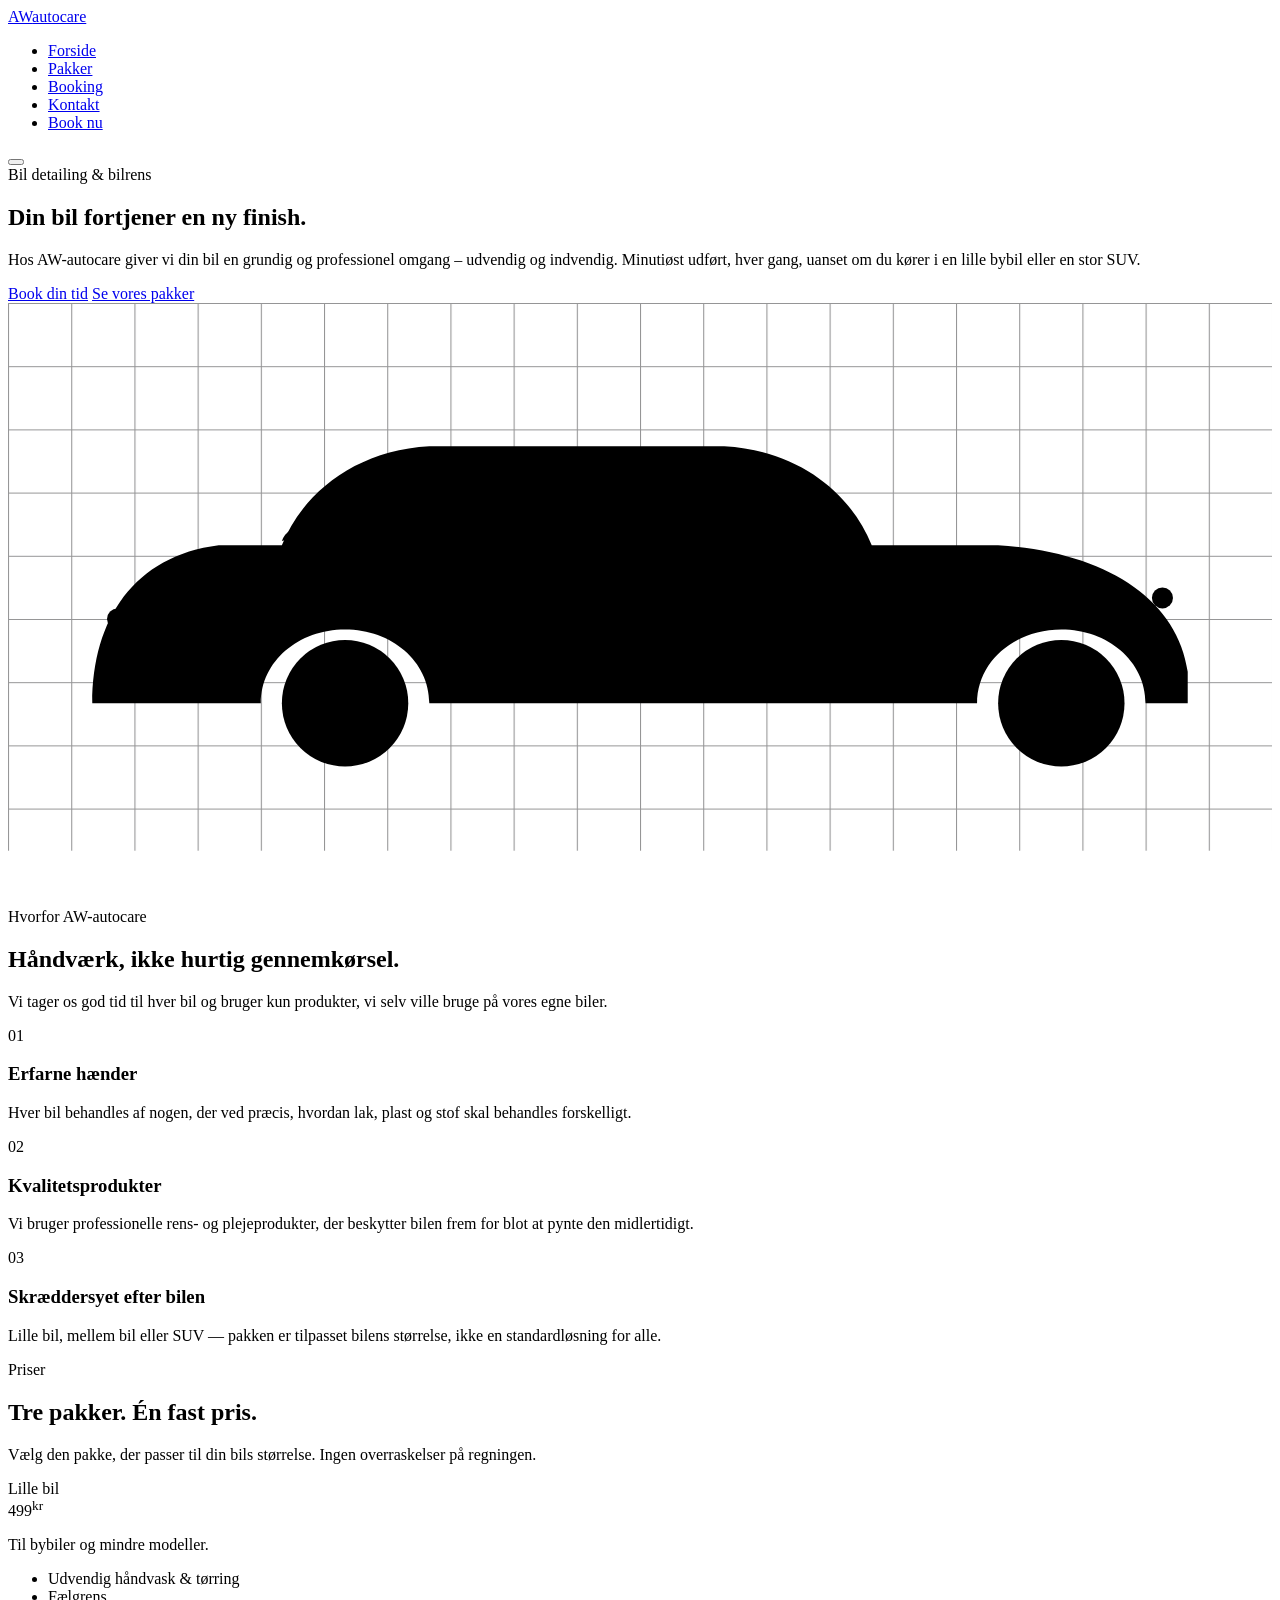
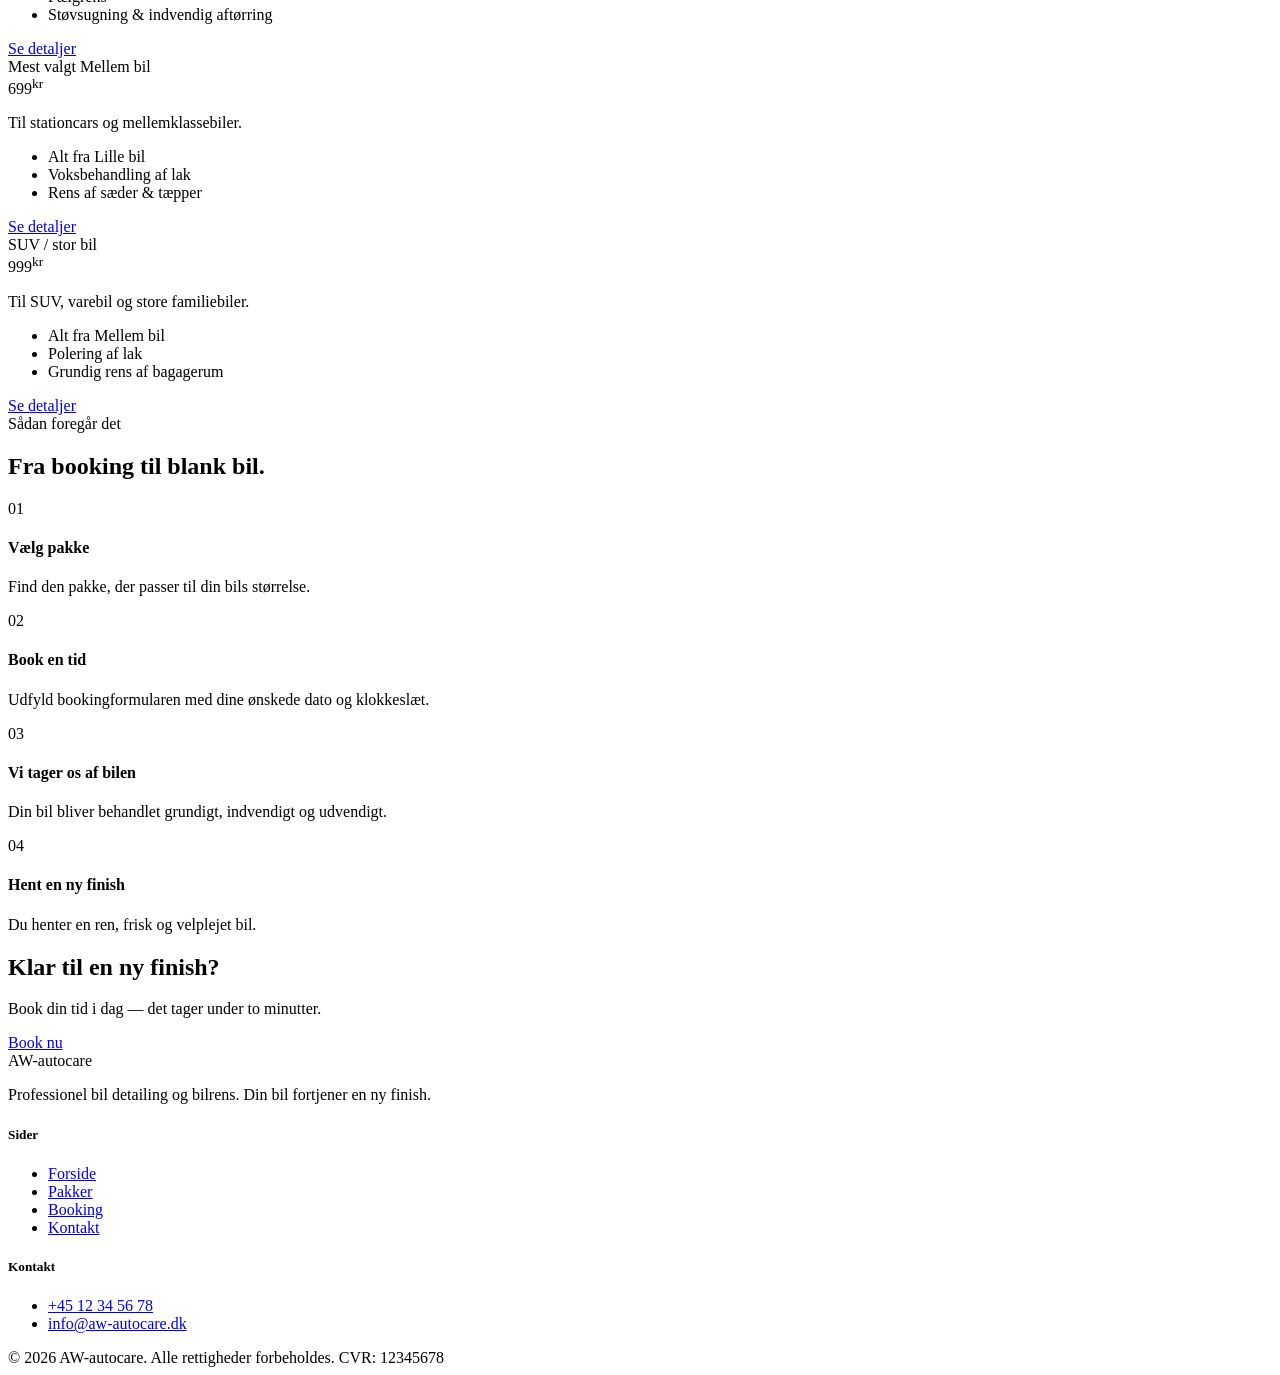
==== index.html @ 75943510 "Create index.html" ====
<!DOCTYPE html>
<html lang="da">
<head>
<meta charset="UTF-8">
<meta name="viewport" content="width=device-width, initial-scale=1.0">
<title>AW-autocare — Professionel bilpleje og bilrens</title>
<meta name="description" content="AW-autocare tilbyder professionel bil detailing og bilrens til lille bil, mellem bil og SUV/stor bil. Book din tid online i dag.">
<link rel="stylesheet" href="styles.css">
</head>
<body>

<header class="site-header">
  <div class="container nav">
    <a href="index.html" class="logo">AW<span>autocare</span></a>
    <nav>
      <ul class="nav-links" id="nav-links">
        <li><a href="index.html" aria-current="page">Forside</a></li>
        <li><a href="pakker.html">Pakker</a></li>
        <li><a href="booking.html">Booking</a></li>
        <li><a href="kontakt.html">Kontakt</a></li>
        <li><a href="booking.html" class="nav-cta">Book nu</a></li>
      </ul>
    </nav>
    <button class="menu-toggle" id="menu-toggle" aria-label="Åbn menu" aria-expanded="false">
      <span></span><span></span><span></span>
    </button>
  </div>
</header>

<main>

  <!-- ============ HERO ============ -->
  <section class="hero">
    <div class="container hero-grid">
      <div class="hero-copy">
        <div class="hero-kicker">
          <span class="eyebrow">Bil detailing &amp; bilrens</span>
        </div>
        <h1>Din bil fortjener en ny finish.</h1>
        <p class="lede">Hos AW-autocare giver vi din bil en grundig og professionel omgang – udvendig og indvendig. Minutiøst udført, hver gang, uanset om du kører i en lille bybil eller en stor SUV.</p>
        <div class="hero-actions">
          <a href="booking.html" class="btn btn-on-dark">Book din tid</a>
          <a href="pakker.html" class="btn btn-ghost-on-dark">Se vores pakker</a>
        </div>
      </div>

      <div class="hero-art" aria-hidden="true">
        <svg viewBox="0 0 600 260" xmlns="http://www.w3.org/2000/svg">
          <!-- blueprint grid -->
          <defs>
            <pattern id="grid" width="30" height="30" patternUnits="userSpaceOnUse">
              <path d="M30 0H0V30" fill="none" stroke="#2a2a2c" stroke-width="1"/>
            </pattern>
          </defs>
          <rect x="0" y="0" width="600" height="260" fill="url(#grid)" opacity="0.5"/>

          <!-- car body -->
          <path class="car-line car-draw" d="M40,190
            C40,150 60,120 100,115
            L130,115
            C140,90 165,70 200,68
            L340,68
            C375,70 400,90 410,115
            L470,115
            C520,118 555,140 560,175
            L560,190
            L540,190
            C540,170 522,155 500,155
            C478,155 460,170 460,190
            L200,190
            C200,170 182,155 160,155
            C138,155 120,170 120,190
            L40,190 Z"/>

          <!-- window line -->
          <path class="car-line car-line--dim car-draw" d="M148,113 L172,72 M270,70 L270,113 M392,113 L368,72"/>

          <!-- door seam -->
          <path class="car-line car-line--dim car-draw" d="M280,115 L280,188"/>

          <!-- side skirt line -->
          <path class="car-line car-line--dim car-draw" d="M120,155 L460,155"/>

          <!-- mirror -->
          <path class="car-line car-draw" d="M150,108 C142,104 132,106 130,113"/>

          <!-- headlight / taillight -->
          <circle class="car-line car-draw" cx="548" cy="140" r="5"/>
          <circle class="car-line car-draw" cx="52" cy="150" r="5"/>

          <!-- wheels -->
          <circle class="car-line car-draw" cx="160" cy="190" r="30"/>
          <circle class="car-line car-draw" cx="160" cy="190" r="12"/>
          <circle class="car-line car-draw" cx="500" cy="190" r="30"/>
          <circle class="car-line car-draw" cx="500" cy="190" r="12"/>

          <!-- ground line -->
          <path class="car-line car-line--dim" d="M10,220 H590" stroke-dasharray="4 6"/>
        </svg>
      </div>
    </div>

    <div class="wipe-divider" aria-hidden="true">
      <svg viewBox="0 0 1180 46" preserveAspectRatio="none" xmlns="http://www.w3.org/2000/svg">
        <path d="M0,20 C 200,45 400,0 600,22 C 800,44 1000,4 1180,24 L1180,46 L0,46 Z" fill="#ffffff"/>
      </svg>
    </div>
  </section>

  <!-- ============ FEATURES ============ -->
  <section>
    <div class="container">
      <div class="section-head">
        <span class="eyebrow">Hvorfor AW-autocare</span>
        <h2>Håndværk, ikke hurtig gennemkørsel.</h2>
        <p>Vi tager os god tid til hver bil og bruger kun produkter, vi selv ville bruge på vores egne biler.</p>
      </div>

      <div class="feature-grid">
        <div class="feature">
          <span class="num">01</span>
          <h3>Erfarne hænder</h3>
          <p>Hver bil behandles af nogen, der ved præcis, hvordan lak, plast og stof skal behandles forskelligt.</p>
        </div>
        <div class="feature">
          <span class="num">02</span>
          <h3>Kvalitetsprodukter</h3>
          <p>Vi bruger professionelle rens- og plejeprodukter, der beskytter bilen frem for blot at pynte den midlertidigt.</p>
        </div>
        <div class="feature">
          <span class="num">03</span>
          <h3>Skræddersyet efter bilen</h3>
          <p>Lille bil, mellem bil eller SUV — pakken er tilpasset bilens størrelse, ikke en standardløsning for alle.</p>
        </div>
      </div>
    </div>
  </section>

  <!-- ============ PACKAGE TEASER ============ -->
  <section class="section-off">
    <div class="container">
      <div class="section-head">
        <span class="eyebrow">Priser</span>
        <h2>Tre pakker. Én fast pris.</h2>
        <p>Vælg den pakke, der passer til din bils størrelse. Ingen overraskelser på regningen.</p>
      </div>

      <div class="package-grid">
        <div class="package-card">
          <span class="package-name">Lille bil</span>
          <div class="package-price">499<sup>kr</sup></div>
          <p class="package-desc">Til bybiler og mindre modeller.</p>
          <ul class="package-list">
            <li>Udvendig håndvask &amp; tørring</li>
            <li>Fælgrens</li>
            <li>Støvsugning &amp; indvendig aftørring</li>
          </ul>
          <a href="pakker.html" class="btn btn-ghost btn-block">Se detaljer</a>
        </div>

        <div class="package-card is-featured">
          <span class="package-tag">Mest valgt</span>
          <span class="package-name">Mellem bil</span>
          <div class="package-price">699<sup>kr</sup></div>
          <p class="package-desc">Til stationcars og mellemklassebiler.</p>
          <ul class="package-list">
            <li>Alt fra Lille bil</li>
            <li>Voksbehandling af lak</li>
            <li>Rens af sæder &amp; tæpper</li>
          </ul>
          <a href="pakker.html" class="btn btn-on-dark btn-block">Se detaljer</a>
        </div>

        <div class="package-card">
          <span class="package-name">SUV / stor bil</span>
          <div class="package-price">999<sup>kr</sup></div>
          <p class="package-desc">Til SUV, varebil og store familiebiler.</p>
          <ul class="package-list">
            <li>Alt fra Mellem bil</li>
            <li>Polering af lak</li>
            <li>Grundig rens af bagagerum</li>
          </ul>
          <a href="pakker.html" class="btn btn-ghost btn-block">Se detaljer</a>
        </div>
      </div>
    </div>
  </section>

  <!-- ============ PROCESS ============ -->
  <section class="section-dark">
    <div class="container">
      <div class="section-head">
        <span class="eyebrow">Sådan foregår det</span>
        <h2>Fra booking til blank bil.</h2>
      </div>

      <div class="steps">
        <div class="step">
          <span class="step-num">01</span>
          <h4>Vælg pakke</h4>
          <p>Find den pakke, der passer til din bils størrelse.</p>
        </div>
        <div class="step">
          <span class="step-num">02</span>
          <h4>Book en tid</h4>
          <p>Udfyld booking­formularen med dine ønskede dato og klokkeslæt.</p>
        </div>
        <div class="step">
          <span class="step-num">03</span>
          <h4>Vi tager os af bilen</h4>
          <p>Din bil bliver behandlet grundigt, indvendigt og udvendigt.</p>
        </div>
        <div class="step">
          <span class="step-num">04</span>
          <h4>Hent en ny finish</h4>
          <p>Du henter en ren, frisk og velplejet bil.</p>
        </div>
      </div>
    </div>
  </section>

  <!-- ============ CTA ============ -->
  <section class="cta-band">
    <div class="container">
      <h2>Klar til en ny finish?</h2>
      <p>Book din tid i dag — det tager under to minutter.</p>
      <div class="hero-actions">
        <a href="booking.html" class="btn btn-on-dark">Book nu</a>
      </div>
    </div>
  </section>

</main>

<footer class="site-footer">
  <div class="container">
    <div class="footer-grid">
      <div>
        <div class="footer-logo">AW-autocare</div>
        <p>Professionel bil detailing og bilrens. Din bil fortjener en ny finish.</p>
      </div>
      <div class="footer-col">
        <h5>Sider</h5>
        <ul>
          <li><a href="index.html">Forside</a></li>
          <li><a href="pakker.html">Pakker</a></li>
          <li><a href="booking.html">Booking</a></li>
          <li><a href="kontakt.html">Kontakt</a></li>
        </ul>
      </div>
      <div class="footer-col">
        <h5>Kontakt</h5>
        <ul>
          <li><a href="tel:+4512345678">+45 12 34 56 78</a></li>
          <li><a href="mailto:info@aw-autocare.dk">info@aw-autocare.dk</a></li>
        </ul>
      </div>
    </div>
    <div class="footer-bottom">
      <span>© 2026 AW-autocare. Alle rettigheder forbeholdes.</span>
      <span>CVR: 12345678</span>
    </div>
  </div>
</footer>

<script src="script.js"></script>
</body>
</html>
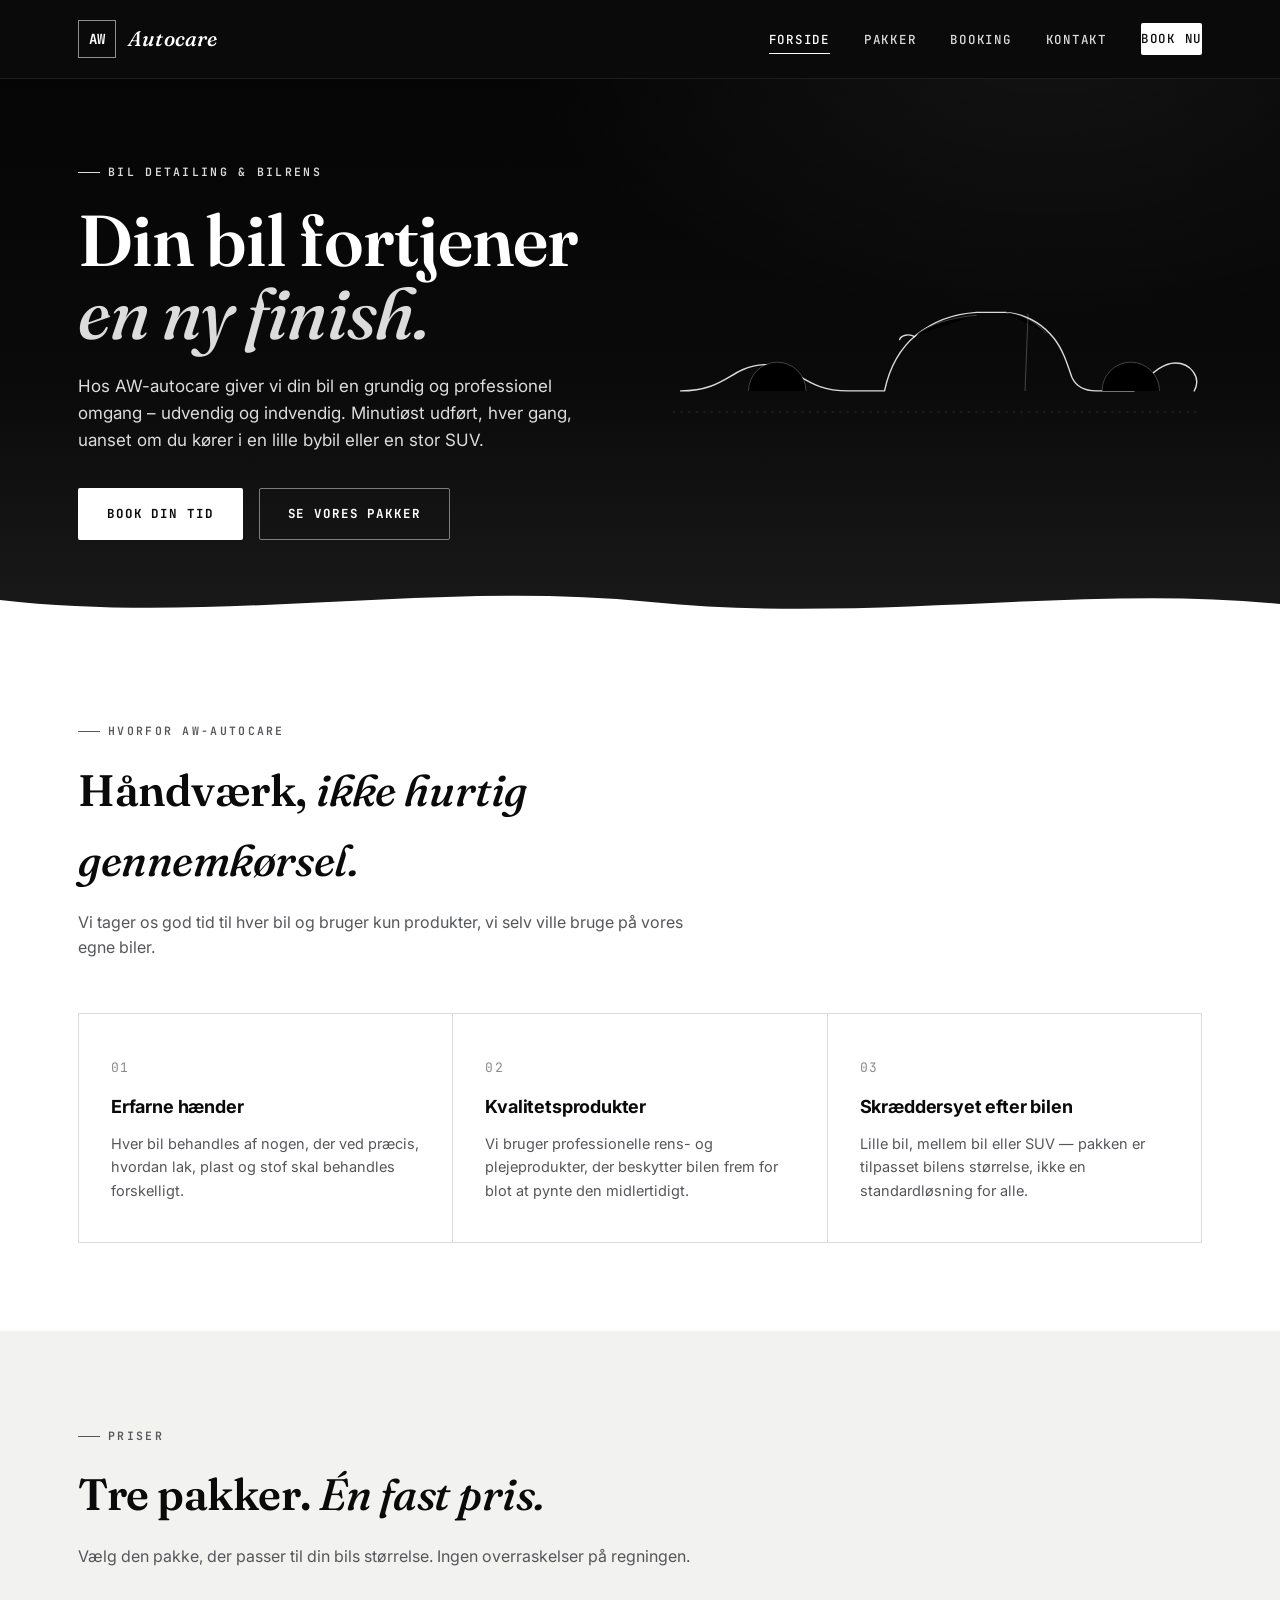
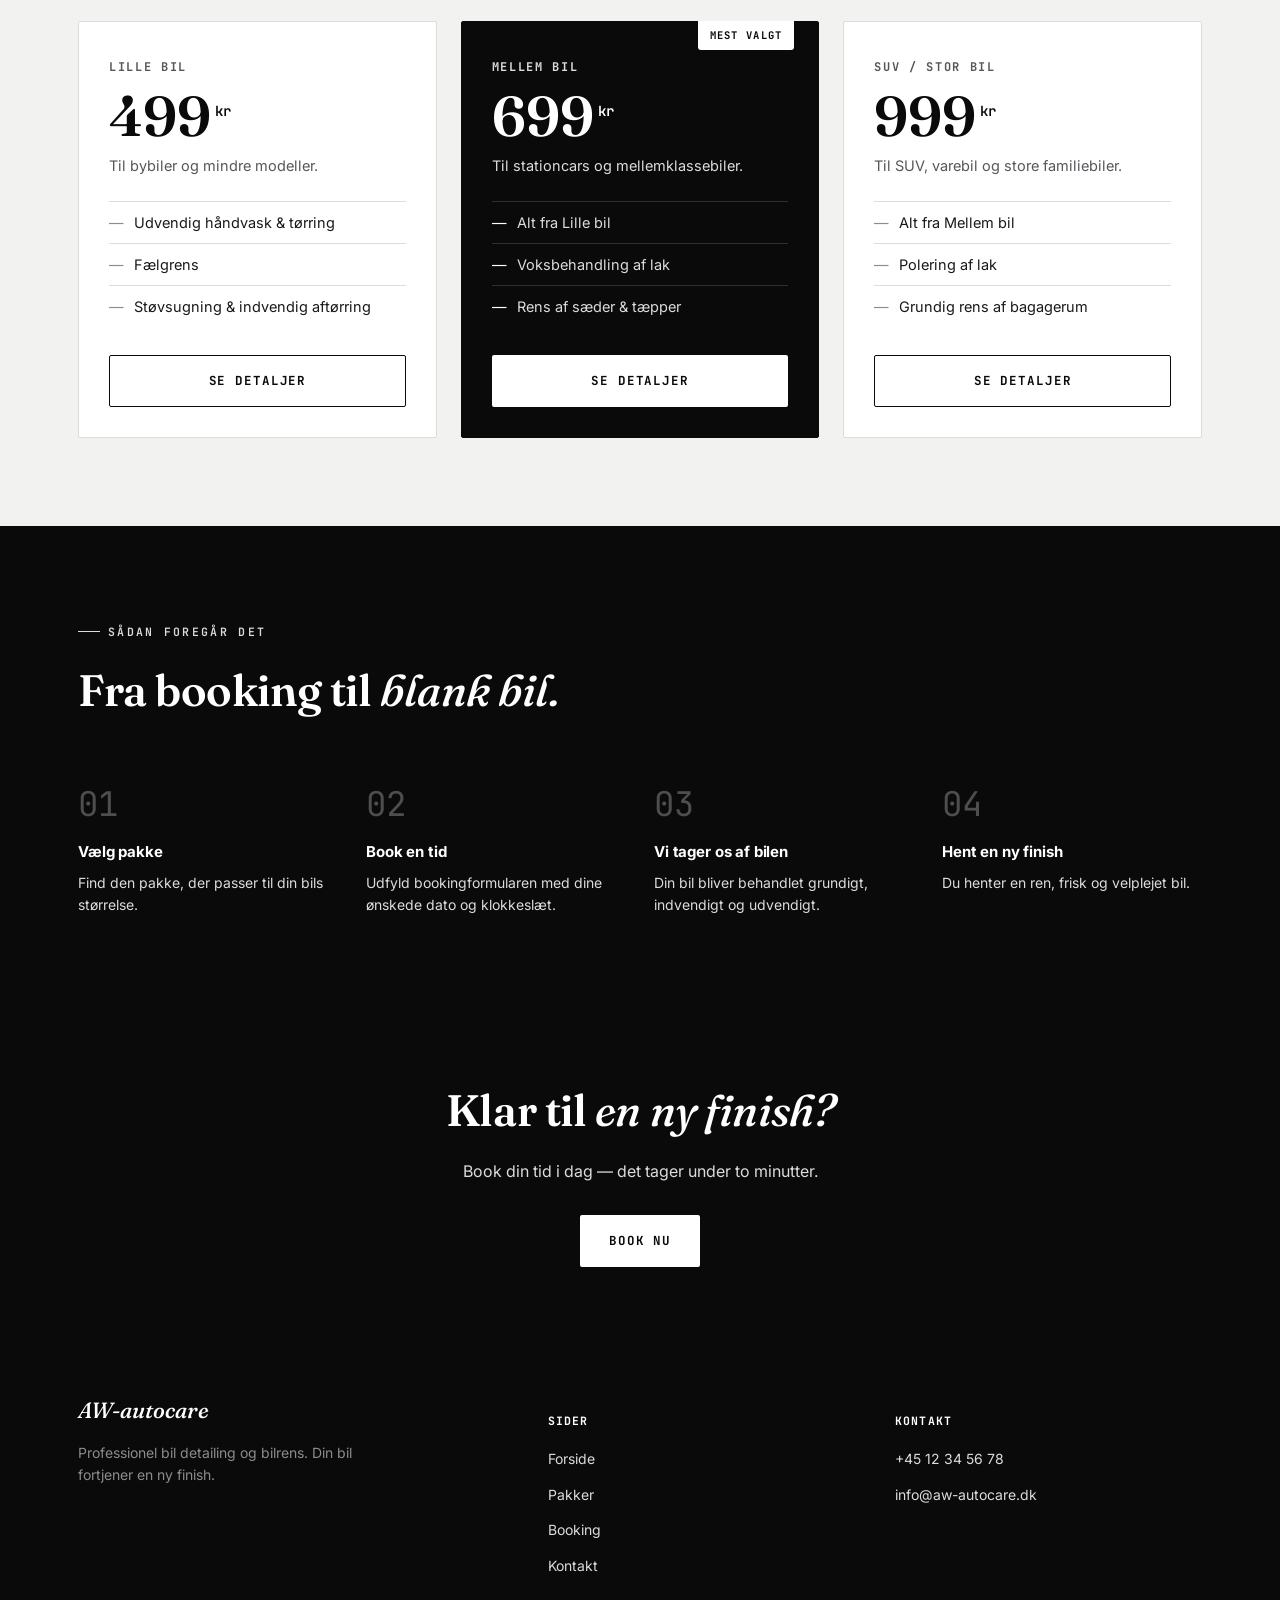
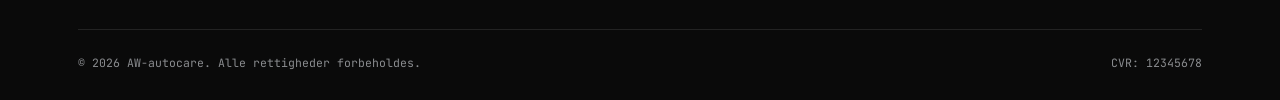
==== commit ff1eb900: "Create index.html" ====
--- a/index.html
+++ b/index.html
@@ -5,13 +5,492 @@
 <meta name="viewport" content="width=device-width, initial-scale=1.0">
 <title>AW-autocare — Professionel bilpleje og bilrens</title>
 <meta name="description" content="AW-autocare tilbyder professionel bil detailing og bilrens til lille bil, mellem bil og SUV/stor bil. Book din tid online i dag.">
-<link rel="stylesheet" href="styles.css">
+<style>
+/* ==========================================================================
+   AW-autocare — Design tokens (v2)
+   Palette: strictly black / gray / white, no other hues.
+   Type: "Fraunces" (serif display, italic for emphasis) + "JetBrains Mono"
+   (technical uppercase labels/buttons/eyebrows) + "Inter" (body copy).
+   Signature: single-stroke line-art car silhouette; soft grayscale vignette.
+   ========================================================================== */
+
+@import url('https://fonts.googleapis.com/css2?family=Fraunces:ital,wght@0,400;0,600;1,500&family=JetBrains+Mono:wght@500;700&family=Inter:wght@400;500;600;700&display=swap');
+
+:root{
+  --black:      #0a0a0a;
+  --charcoal:   #1a1a1a;
+  --gray-900:   #2c2c2c;
+  --gray-dark:  #55575a;
+  --gray:       #8a8c8f;
+  --gray-line:  #dcdcdc;
+  --off-white:  #f2f2f0;
+  --white:      #ffffff;
+
+  --display: 'Fraunces', Georgia, serif;
+  --mono: 'JetBrains Mono', 'SF Mono', Menlo, monospace;
+  --body: 'Inter', -apple-system, BlinkMacSystemFont, 'Segoe UI', sans-serif;
+
+  --max-w: 1180px;
+  --radius: 2px;
+  --ease: cubic-bezier(.22,.61,.36,1);
+}
+
+*, *::before, *::after{ box-sizing: border-box; }
+html{ scroll-behavior: smooth; }
+html, body{ margin:0; padding:0; }
+body{
+  font-family: var(--body);
+  background: var(--white);
+  color: var(--black);
+  line-height: 1.6;
+  -webkit-font-smoothing: antialiased;
+}
+img, svg{ display:block; max-width:100%; }
+a{ color: inherit; text-decoration:none; }
+ul{ list-style:none; margin:0; padding:0; }
+h1,h2,h3,h4{ font-family: var(--display); font-weight:600; letter-spacing:-.01em; margin:0; }
+p{ margin:0; }
+
+.container{
+  max-width: var(--max-w);
+  margin: 0 auto;
+  padding: 0 28px;
+}
+
+a:focus-visible, button:focus-visible, input:focus-visible, select:focus-visible, textarea:focus-visible{
+  outline: 2px solid var(--black);
+  outline-offset: 3px;
+}
+
+@media (prefers-reduced-motion: reduce){
+  *{ animation-duration: .001ms !important; animation-iteration-count: 1 !important; transition-duration: .001ms !important; scroll-behavior:auto !important; }
+}
+
+.eyebrow{
+  display:inline-flex;
+  align-items:center;
+  gap:.7em;
+  font-family: var(--mono);
+  font-weight:600;
+  font-size: 11.5px;
+  letter-spacing:.2em;
+  text-transform: uppercase;
+  color: var(--gray-dark);
+}
+.eyebrow::before{
+  content:"";
+  width: 22px;
+  height:1px;
+  background: var(--gray-dark);
+}
+.section-dark .eyebrow,
+.hero .eyebrow{ color: var(--gray-line); }
+.section-dark .eyebrow::before,
+.hero .eyebrow::before{ background: var(--gray-line); }
+
+/* ---------- Header / Nav ---------- */
+.site-header{
+  position: sticky;
+  top:0;
+  z-index: 100;
+  background: var(--black);
+  border-bottom: 1px solid rgba(255,255,255,.08);
+}
+.nav{
+  display:flex;
+  align-items:center;
+  justify-content: space-between;
+  height: 78px;
+}
+.logo{
+  display:flex;
+  align-items:center;
+  gap:12px;
+}
+.logo-mark{
+  width: 38px;
+  height: 38px;
+  border: 1px solid rgba(255,255,255,.55);
+  display:flex;
+  align-items:center;
+  justify-content:center;
+  font-family: var(--mono);
+  font-weight:700;
+  font-size: 14px;
+  letter-spacing: .02em;
+  color: var(--white);
+  flex-shrink:0;
+}
+.logo-word{
+  font-family: var(--display);
+  font-style: italic;
+  font-weight: 500;
+  font-size: 21px;
+  color: var(--white);
+  letter-spacing: .01em;
+}
+.nav-links{
+  display:flex;
+  align-items:center;
+  gap: 34px;
+}
+.nav-links a{
+  color: var(--gray-line);
+  font-family: var(--mono);
+  font-size: 12.5px;
+  font-weight: 500;
+  letter-spacing: .06em;
+  text-transform: uppercase;
+  position: relative;
+  padding: 6px 0;
+  transition: color .2s var(--ease);
+}
+.nav-links a::after{
+  content:"";
+  position:absolute;
+  left:0; bottom:0;
+  width:0%;
+  height:1px;
+  background: var(--white);
+  transition: width .25s var(--ease);
+}
+.nav-links a:hover,
+.nav-links a[aria-current="page"]{ color: var(--white); }
+.nav-links a:hover::after,
+.nav-links a[aria-current="page"]::after{ width:100%; }
+
+.nav-cta{
+  display:inline-block;
+  background: var(--white);
+  color: var(--black) !important;
+  font-family: var(--mono);
+  font-size: 12px;
+  font-weight:700;
+  letter-spacing:.08em;
+  text-transform: uppercase;
+  padding: 11px 20px;
+  border-radius: var(--radius);
+  transition: background .2s var(--ease), transform .2s var(--ease);
+}
+.nav-cta:hover{ background: var(--gray-line); transform: translateY(-1px); }
+
+.menu-toggle{
+  display:none;
+  background:none;
+  border:0;
+  padding:8px;
+  cursor:pointer;
+}
+.menu-toggle span{
+  display:block;
+  width:24px;
+  height:2px;
+  background: var(--white);
+  margin: 5px 0;
+  transition: transform .25s var(--ease), opacity .25s var(--ease);
+}
+.menu-toggle.is-open span:nth-child(1){ transform: translateY(7px) rotate(45deg); }
+.menu-toggle.is-open span:nth-child(2){ opacity:0; }
+.menu-toggle.is-open span:nth-child(3){ transform: translateY(-7px) rotate(-45deg); }
+
+@media (max-width: 860px){
+  .nav-links{
+    position:absolute;
+    top:78px; left:0; right:0;
+    background: var(--black);
+    flex-direction: column;
+    align-items: flex-start;
+    gap:0;
+    max-height:0;
+    overflow:hidden;
+    transition: max-height .3s var(--ease);
+    border-bottom: 1px solid rgba(255,255,255,.08);
+  }
+  .nav-links.is-open{ max-height: 360px; }
+  .nav-links a{ padding: 16px 28px; width:100%; }
+  .nav-links a::after{ display:none; }
+  .nav-cta{ margin: 8px 28px 20px; }
+  .menu-toggle{ display:block; }
+}
+
+/* ---------- Buttons ---------- */
+.btn{
+  display:inline-flex;
+  align-items:center;
+  justify-content:center;
+  gap:10px;
+  padding: 15px 28px;
+  font-family: var(--mono);
+  font-size: 12.5px;
+  font-weight:700;
+  letter-spacing:.07em;
+  text-transform: uppercase;
+  border-radius: var(--radius);
+  border: 1px solid transparent;
+  cursor:pointer;
+  transition: background .2s var(--ease), color .2s var(--ease), border-color .2s var(--ease), transform .2s var(--ease);
+}
+.btn-primary{ background: var(--black); color: var(--white); }
+.btn-primary:hover{ background: var(--charcoal); transform: translateY(-1px); }
+.btn-ghost{ background: transparent; color: var(--black); border-color: var(--black); }
+.btn-ghost:hover{ background: var(--black); color: var(--white); }
+.btn-on-dark{ background: var(--white); color: var(--black); }
+.btn-on-dark:hover{ background: var(--gray-line); transform: translateY(-1px); }
+.btn-ghost-on-dark{ background: transparent; color: var(--white); border-color: rgba(255,255,255,.45); }
+.btn-ghost-on-dark:hover{ border-color: var(--white); background: rgba(255,255,255,.08); }
+.btn-block{ width:100%; }
+
+/* ---------- Divider ---------- */
+.wipe-divider{ position: relative; height: 46px; overflow: hidden; }
+.wipe-divider svg{ width:100%; height:100%; }
+
+/* ---------- Hero ---------- */
+.hero{
+  background:
+    radial-gradient(ellipse 900px 500px at 82% -10%, rgba(255,255,255,.06), transparent 60%),
+    linear-gradient(180deg, #050505 0%, var(--black) 55%, var(--charcoal) 100%);
+  color: var(--white);
+  padding: 76px 0 0;
+  position: relative;
+  overflow:hidden;
+}
+.hero-grid{
+  display:grid;
+  grid-template-columns: 1.05fr 1fr;
+  gap: 40px;
+  align-items:center;
+  padding-bottom: 40px;
+  position:relative;
+  z-index:2;
+}
+.hero-kicker{ margin-bottom: 22px; }
+.hero h1{
+  font-size: clamp(42px, 6vw, 72px);
+  line-height: 1.02;
+  color: var(--white);
+  max-width: 12ch;
+  font-weight: 600;
+}
+.hero h1 em{
+  font-style: italic;
+  font-weight: 500;
+  color: var(--gray-line);
+}
+.hero p.lede{
+  font-family: var(--body);
+  font-size: 17px;
+  color: var(--gray-line);
+  max-width: 46ch;
+  margin-top: 22px;
+  font-weight: 400;
+}
+.hero-actions{
+  display:flex;
+  gap: 16px;
+  margin-top: 34px;
+  flex-wrap: wrap;
+}
+.hero-art{ position: relative; z-index:1; }
+.hero-art svg{ width:100%; height:auto; overflow: visible; }
+.car-line{
+  fill:none;
+  stroke: rgba(255,255,255,.85);
+  stroke-width: 1.4;
+  stroke-linecap: round;
+  stroke-linejoin: round;
+  vector-effect: non-scaling-stroke;
+}
+.car-line--dim{ stroke: rgba(255,255,255,.32); stroke-width: 1; }
+.car-ground{ stroke: rgba(255,255,255,.18); stroke-width: 1; }
+.car-draw{
+  stroke-dasharray: 2600;
+  stroke-dashoffset: 2600;
+  animation: draw-car 2.2s var(--ease) forwards .2s;
+}
+@keyframes draw-car{ to{ stroke-dashoffset: 0; } }
+
+@media (max-width: 900px){
+  .hero-grid{ grid-template-columns: 1fr; }
+  .hero-art{ order:-1; max-width: 420px; margin: 0 auto; }
+}
+
+/* ---------- Sections ---------- */
+section{ padding: 88px 0; }
+.section-head{ max-width: 640px; margin-bottom: 52px; }
+.section-head h2{ font-size: clamp(32px, 4vw, 44px); margin-top: 14px; }
+.section-head h2 em{ font-style: italic; font-weight:500; }
+.section-head p{ font-family: var(--body); color: var(--gray-dark); margin-top: 14px; font-size: 16px; }
+.section-dark{ background: var(--black); color: var(--white); }
+.section-dark .section-head p{ color: var(--gray-line); }
+.section-off{ background: var(--off-white); }
+
+/* ---------- Feature list ---------- */
+.feature-grid{
+  display:grid;
+  grid-template-columns: repeat(3, 1fr);
+  gap: 1px;
+  background: var(--gray-line);
+  border: 1px solid var(--gray-line);
+}
+.feature{ background: var(--white); padding: 40px 32px; }
+.feature .num{ font-family: var(--mono); font-size: 13px; color: var(--gray); letter-spacing:.1em; }
+.feature h3{ font-family: var(--body); font-weight:700; font-size: 18px; margin-top: 14px; }
+.feature p{ font-size: 14.5px; color: var(--gray-dark); margin-top: 10px; }
+@media (max-width: 760px){ .feature-grid{ grid-template-columns: 1fr; } }
+
+/* ---------- Pricing / package cards ---------- */
+.package-grid{ display:grid; grid-template-columns: repeat(3, 1fr); gap: 24px; }
+.package-card{
+  border: 1px solid var(--gray-line);
+  border-radius: var(--radius);
+  padding: 36px 30px 30px;
+  display:flex;
+  flex-direction:column;
+  background: var(--white);
+  transition: border-color .2s var(--ease), transform .2s var(--ease), box-shadow .2s var(--ease);
+  position:relative;
+}
+.package-card:hover{ border-color: var(--black); transform: translateY(-4px); box-shadow: 0 18px 34px rgba(0,0,0,.08); }
+.package-card.is-featured{ border-color: var(--black); background: var(--black); color: var(--white); }
+.package-card.is-featured .package-desc,
+.package-card.is-featured .package-list li{ color: var(--gray-line); }
+.package-card.is-featured .package-list li::before{ color: var(--white); }
+.package-tag{
+  position:absolute; top:-1px; right: 24px;
+  background: var(--black); color: var(--white);
+  font-family: var(--mono);
+  font-size: 10.5px; font-weight:700; letter-spacing:.12em; text-transform: uppercase;
+  padding: 6px 12px; border-radius: 0 0 3px 3px;
+}
+.package-card.is-featured .package-tag{ background: var(--white); color: var(--black); }
+.package-name{
+  font-family: var(--mono); font-weight: 700; font-size: 12px;
+  letter-spacing:.14em; text-transform: uppercase; color: var(--gray-dark);
+}
+.package-card.is-featured .package-name{ color: var(--gray-line); }
+.package-price{ font-family: var(--display); font-weight:600; font-size: 56px; line-height: 1; margin-top: 10px; }
+.package-price sup{ font-family: var(--mono); font-size: 14px; font-weight:600; margin-left: 4px; top:-1.2em; }
+.package-desc{ font-size: 14.5px; color: var(--gray-dark); margin-top: 10px; }
+.package-list{ margin-top: 24px; flex:1; }
+.package-list li{
+  font-size: 14.5px; padding: 9px 0; border-top: 1px solid var(--gray-line);
+  color: var(--charcoal); display:flex; gap:10px;
+}
+.package-card.is-featured .package-list li{ border-top-color: rgba(255,255,255,.15); }
+.package-list li::before{ content:"—"; color: var(--gray); flex-shrink:0; }
+.package-card .btn{ margin-top: 28px; }
+@media (max-width: 900px){ .package-grid{ grid-template-columns: 1fr; } }
+
+/* ---------- Steps (process) ---------- */
+.steps{ display:grid; grid-template-columns: repeat(4, 1fr); gap: 28px; }
+.step .step-num{ font-family: var(--mono); font-size: 34px; color: rgba(255,255,255,.28); }
+.step h4{ font-family: var(--body); font-weight:700; font-size: 15px; margin-top: 8px; }
+.step p{ font-size: 14px; color: var(--gray-line); margin-top: 8px; }
+@media (max-width: 900px){ .steps{ grid-template-columns: repeat(2,1fr); } }
+@media (max-width: 560px){ .steps{ grid-template-columns: 1fr; } }
+
+/* ---------- CTA band ---------- */
+.cta-band{ background: var(--black); color: var(--white); padding: 70px 0; text-align:center; }
+.cta-band h2{ font-size: clamp(30px,4vw,44px); }
+.cta-band h2 em{ font-style:italic; font-weight:500; }
+.cta-band p{ color: var(--gray-line); margin-top: 14px; font-family: var(--body); }
+.cta-band .hero-actions{ justify-content:center; margin-top: 30px; }
+
+/* ---------- Forms ---------- */
+.form-card{ background: var(--white); border: 1px solid var(--gray-line); padding: 40px; border-radius: var(--radius); }
+.form-row{ display:grid; grid-template-columns: 1fr 1fr; gap: 20px; }
+@media (max-width:640px){ .form-row{ grid-template-columns: 1fr; } }
+
+.field{ margin-bottom: 22px; }
+.field label{
+  display:block; font-family: var(--mono); font-size: 11.5px; font-weight:700;
+  letter-spacing:.06em; text-transform: uppercase; color: var(--gray-dark); margin-bottom: 8px;
+}
+.field input, .field select, .field textarea{
+  width:100%; border: 1px solid var(--gray-line); border-radius: var(--radius);
+  padding: 13px 14px; font-family: var(--body); font-size: 15px; color: var(--black);
+  background: var(--white); transition: border-color .2s var(--ease);
+}
+.field input:focus, .field select:focus, .field textarea:focus{ border-color: var(--black); outline: none; }
+.field textarea{ resize: vertical; min-height: 110px; }
+.field-hint{ font-size:12.5px; color: var(--gray); margin-top:6px; }
+
+.package-choice{ display:grid; grid-template-columns: repeat(3,1fr); gap: 12px; }
+@media (max-width:640px){ .package-choice{ grid-template-columns: 1fr; } }
+.package-choice input{ position:absolute; opacity:0; pointer-events:none; }
+.package-choice label{
+  display:block; border: 1px solid var(--gray-line); border-radius: var(--radius);
+  padding: 16px; cursor:pointer; transition: border-color .2s var(--ease), background .2s var(--ease);
+  text-transform:none; font-weight:500;
+}
+.package-choice label .pc-name{ display:block; font-weight:700; font-size: 14.5px; color: var(--black); margin-bottom: 3px; }
+.package-choice label .pc-price{ display:block; font-family: var(--mono); font-size: 12.5px; color: var(--gray-dark); }
+.package-choice input:checked + label{ border-color: var(--black); background: var(--off-white); }
+.package-choice input:focus-visible + label{ outline: 2px solid var(--black); outline-offset: 2px; }
+
+.form-success{ display:none; text-align:center; padding: 60px 20px; }
+.form-success.is-visible{ display:block; }
+.form-card.is-hidden{ display:none; }
+.form-success svg{ margin: 0 auto 20px; }
+.form-success h3{ font-family: var(--body); font-weight:700; font-size:22px; }
+.form-success p{ color: var(--gray-dark); margin-top:10px; }
+
+/* ---------- Info blocks (contact page) ---------- */
+.info-grid{ display:grid; grid-template-columns: 1fr 1fr; gap: 60px; }
+@media (max-width: 900px){ .info-grid{ grid-template-columns: 1fr; gap:40px; } }
+
+.info-list{ margin-top: 30px; }
+.info-list li{
+  padding: 20px 0; border-top: 1px solid var(--gray-line);
+  display:grid; grid-template-columns: 120px 1fr; gap: 16px;
+}
+.info-list li:last-child{ border-bottom: 1px solid var(--gray-line); }
+.info-list .label{ font-family: var(--mono); font-size: 11.5px; font-weight:700; letter-spacing:.08em; text-transform: uppercase; color: var(--gray); }
+.info-list .value{ font-size: 15px; }
+.info-list .value a:hover{ text-decoration: underline; }
+
+.map-block{
+  background: var(--charcoal); color: var(--white); border-radius: var(--radius);
+  min-height: 340px; display:flex; align-items:center; justify-content:center;
+  position:relative; overflow:hidden;
+}
+.map-block .map-pin{ text-align:center; padding: 30px; }
+.map-block .map-pin p{ color: var(--gray-line); font-family: var(--mono); font-size:12.5px; margin-top:8px; }
+
+/* ---------- Footer ---------- */
+.site-footer{ background: var(--black); color: var(--gray-line); padding: 56px 0 28px; }
+.footer-grid{
+  display:grid; grid-template-columns: 1.4fr 1fr 1fr; gap: 40px;
+  padding-bottom: 40px; border-bottom: 1px solid rgba(255,255,255,.1);
+}
+@media (max-width: 760px){ .footer-grid{ grid-template-columns: 1fr; gap: 30px; } }
+.footer-logo{ font-family: var(--display); font-style:italic; font-weight:500; font-size: 22px; color: var(--white); }
+.footer-grid p{ font-size: 14px; color: var(--gray); margin-top: 14px; max-width: 34ch; }
+.footer-col h5{
+  font-family: var(--mono); font-size: 11.5px; font-weight:700; letter-spacing:.1em;
+  text-transform: uppercase; color: var(--white); margin-bottom: 16px;
+}
+.footer-col li{ margin-bottom: 10px; }
+.footer-col a{ font-size: 14px; color: var(--gray-line); transition: color .2s; }
+.footer-col a:hover{ color: var(--white); }
+.footer-bottom{
+  display:flex; justify-content: space-between; padding-top: 24px;
+  font-family: var(--mono); font-size: 11.5px; color: var(--gray); flex-wrap:wrap; gap: 10px;
+}
+
+.text-center{ text-align:center; }
+.mt-0{ margin-top:0; }
+
+</style>
 </head>
 <body>
 
 <header class="site-header">
   <div class="container nav">
-    <a href="index.html" class="logo">AW<span>autocare</span></a>
+    <a href="index.html" class="logo">
+      <span class="logo-mark">AW</span>
+      <span class="logo-word">Autocare</span>
+    </a>
     <nav>
       <ul class="nav-links" id="nav-links">
         <li><a href="index.html" aria-current="page">Forside</a></li>
@@ -36,7 +515,7 @@
         <div class="hero-kicker">
           <span class="eyebrow">Bil detailing &amp; bilrens</span>
         </div>
-        <h1>Din bil fortjener en ny finish.</h1>
+        <h1>Din bil fortjener <em>en ny finish.</em></h1>
         <p class="lede">Hos AW-autocare giver vi din bil en grundig og professionel omgang – udvendig og indvendig. Minutiøst udført, hver gang, uanset om du kører i en lille bybil eller en stor SUV.</p>
         <div class="hero-actions">
           <a href="booking.html" class="btn btn-on-dark">Book din tid</a>
@@ -45,57 +524,38 @@
       </div>
 
       <div class="hero-art" aria-hidden="true">
-        <svg viewBox="0 0 600 260" xmlns="http://www.w3.org/2000/svg">
-          <!-- blueprint grid -->
-          <defs>
-            <pattern id="grid" width="30" height="30" patternUnits="userSpaceOnUse">
-              <path d="M30 0H0V30" fill="none" stroke="#2a2a2c" stroke-width="1"/>
-            </pattern>
-          </defs>
-          <rect x="0" y="0" width="600" height="260" fill="url(#grid)" opacity="0.5"/>
-
-          <!-- car body -->
-          <path class="car-line car-draw" d="M40,190
-            C40,150 60,120 100,115
-            L130,115
-            C140,90 165,70 200,68
-            L340,68
-            C375,70 400,90 410,115
-            L470,115
-            C520,118 555,140 560,175
-            L560,190
-            L540,190
-            C540,170 522,155 500,155
-            C478,155 460,170 460,190
-            L200,190
-            C200,170 182,155 160,155
-            C138,155 120,170 120,190
-            L40,190 Z"/>
+        <svg viewBox="0 0 700 220" xmlns="http://www.w3.org/2000/svg">
+          <!-- single-stroke car silhouette, unfilled -->
+          <path class="car-line car-draw" d="M10,168
+            C55,168 70,150 92,140
+            C112,131 132,131 152,140
+            C174,150 188,168 232,168
+            L280,168
+            C286,140 300,112 322,94
+            C344,76 372,66 402,64
+            L440,64
+            C466,66 488,78 504,98
+            C516,113 522,132 528,150
+            C534,163 546,168 560,168
+            L610,168
+            C630,150 645,131 665,131
+            C685,131 700,150 690,168"/>
+
+          <!-- wheel arches -->
+          <path class="car-line--dim car-draw" d="M100,168 A32,32 0 0 1 176,168" />
+          <path class="car-line--dim car-draw" d="M568,168 A32,32 0 0 1 644,168" />
 
           <!-- window line -->
-          <path class="car-line car-line--dim car-draw" d="M148,113 L172,72 M270,70 L270,113 M392,113 L368,72"/>
+          <path class="car-line--dim car-draw" d="M322,94 C338,80 372,70 402,68 M440,64 C462,66 480,76 494,92"/>
 
           <!-- door seam -->
-          <path class="car-line car-line--dim car-draw" d="M280,115 L280,188"/>
-
-          <!-- side skirt line -->
-          <path class="car-line car-line--dim car-draw" d="M120,155 L460,155"/>
+          <path class="car-line--dim car-draw" d="M470,66 L466,168"/>
 
           <!-- mirror -->
-          <path class="car-line car-draw" d="M150,108 C142,104 132,106 130,113"/>
-
-          <!-- headlight / taillight -->
-          <circle class="car-line car-draw" cx="548" cy="140" r="5"/>
-          <circle class="car-line car-draw" cx="52" cy="150" r="5"/>
-
-          <!-- wheels -->
-          <circle class="car-line car-draw" cx="160" cy="190" r="30"/>
-          <circle class="car-line car-draw" cx="160" cy="190" r="12"/>
-          <circle class="car-line car-draw" cx="500" cy="190" r="30"/>
-          <circle class="car-line car-draw" cx="500" cy="190" r="12"/>
+          <path class="car-line car-draw" d="M320,96 C312,92 302,94 300,100"/>
 
           <!-- ground line -->
-          <path class="car-line car-line--dim" d="M10,220 H590" stroke-dasharray="4 6"/>
+          <path class="car-ground" d="M0,196 H700" stroke-dasharray="3 7"/>
         </svg>
       </div>
     </div>
@@ -112,7 +572,7 @@
     <div class="container">
       <div class="section-head">
         <span class="eyebrow">Hvorfor AW-autocare</span>
-        <h2>Håndværk, ikke hurtig gennemkørsel.</h2>
+        <h2>Håndværk, <em>ikke hurtig gennemkørsel.</em></h2>
         <p>Vi tager os god tid til hver bil og bruger kun produkter, vi selv ville bruge på vores egne biler.</p>
       </div>
 
@@ -141,7 +601,7 @@
     <div class="container">
       <div class="section-head">
         <span class="eyebrow">Priser</span>
-        <h2>Tre pakker. Én fast pris.</h2>
+        <h2>Tre pakker. <em>Én fast pris.</em></h2>
         <p>Vælg den pakke, der passer til din bils størrelse. Ingen overraskelser på regningen.</p>
       </div>
 
@@ -191,7 +651,7 @@
     <div class="container">
       <div class="section-head">
         <span class="eyebrow">Sådan foregår det</span>
-        <h2>Fra booking til blank bil.</h2>
+        <h2>Fra booking til <em>blank bil.</em></h2>
       </div>
 
       <div class="steps">
@@ -222,7 +682,7 @@
   <!-- ============ CTA ============ -->
   <section class="cta-band">
     <div class="container">
-      <h2>Klar til en ny finish?</h2>
+      <h2>Klar til <em>en ny finish?</em></h2>
       <p>Book din tid i dag — det tager under to minutter.</p>
       <div class="hero-actions">
         <a href="booking.html" class="btn btn-on-dark">Book nu</a>
@@ -263,6 +723,105 @@
   </div>
 </footer>
 
-<script src="script.js"></script>
+<script>
+// ==========================================================================
+// AW-autocare — shared behaviour
+// ==========================================================================
+
+document.addEventListener('DOMContentLoaded', () => {
+
+  /* ---------- Mobile nav toggle ---------- */
+  const toggle = document.querySelector('.menu-toggle');
+  const links = document.querySelector('.nav-links');
+  if (toggle && links) {
+    toggle.addEventListener('click', () => {
+      const open = links.classList.toggle('is-open');
+      toggle.classList.toggle('is-open', open);
+      toggle.setAttribute('aria-expanded', open ? 'true' : 'false');
+    });
+    links.querySelectorAll('a').forEach(a => {
+      a.addEventListener('click', () => {
+        links.classList.remove('is-open');
+        toggle.classList.remove('is-open');
+        toggle.setAttribute('aria-expanded', 'false');
+      });
+    });
+  }
+
+  /* ---------- Booking form ---------- */
+  const bookingForm = document.getElementById('booking-form');
+  if (bookingForm) {
+
+    // Pre-select package if it arrives via ?pakke=lille / mellem / suv
+    const params = new URLSearchParams(window.location.search);
+    const pre = params.get('pakke');
+    if (pre) {
+      const input = bookingForm.querySelector(`input[name="pakke"][value="${pre}"]`);
+      if (input) input.checked = true;
+    }
+
+    // Don't allow picking a date in the past
+    const dateInput = bookingForm.querySelector('#dato');
+    if (dateInput) {
+      const today = new Date().toISOString().split('T')[0];
+      dateInput.setAttribute('min', today);
+    }
+
+    bookingForm.addEventListener('submit', (e) => {
+      e.preventDefault();
+
+      if (!bookingForm.checkValidity()) {
+        bookingForm.reportValidity();
+        return;
+      }
+
+      // NOTE for developer wiring this up to a real backend:
+      // Replace this block with an actual request, e.g.
+      //   fetch('/api/booking', { method: 'POST', body: new FormData(bookingForm) })
+      // or point the <form> action at a booking/email service (Formspree, Netlify Forms osv.).
+      // For now the request is simulated so the page works stand-alone.
+
+      const data = new FormData(bookingForm);
+      const pakkeLabels = { lille: 'Lille bil — 499 kr', mellem: 'Mellem bil — 699 kr', suv: 'SUV / stor bil — 999 kr' };
+      const chosen = pakkeLabels[data.get('pakke')] || '';
+
+      const summaryEl = document.getElementById('booking-summary');
+      if (summaryEl) {
+        summaryEl.innerHTML = `
+          <li><span class="label">Navn</span><span class="value">${escapeHTML(data.get('navn'))}</span></li>
+          <li><span class="label">Pakke</span><span class="value">${escapeHTML(chosen)}</span></li>
+          <li><span class="label">Dato</span><span class="value">${escapeHTML(data.get('dato'))} kl. ${escapeHTML(data.get('tid'))}</span></li>
+        `;
+      }
+
+      bookingForm.closest('.form-card').classList.add('is-hidden');
+      document.getElementById('booking-success').classList.add('is-visible');
+      document.getElementById('booking-success').scrollIntoView({ behavior: 'smooth', block: 'center' });
+    });
+  }
+
+  /* ---------- Contact form ---------- */
+  const contactForm = document.getElementById('contact-form');
+  if (contactForm) {
+    contactForm.addEventListener('submit', (e) => {
+      e.preventDefault();
+      if (!contactForm.checkValidity()) {
+        contactForm.reportValidity();
+        return;
+      }
+      // Same note as above — wire this up to a real endpoint or mail service.
+      contactForm.closest('.form-card').classList.add('is-hidden');
+      document.getElementById('contact-success').classList.add('is-visible');
+    });
+  }
+
+  function escapeHTML(str) {
+    const div = document.createElement('div');
+    div.textContent = str || '';
+    return div.innerHTML;
+  }
+});
+
+</script>
 </body>
 </html>
